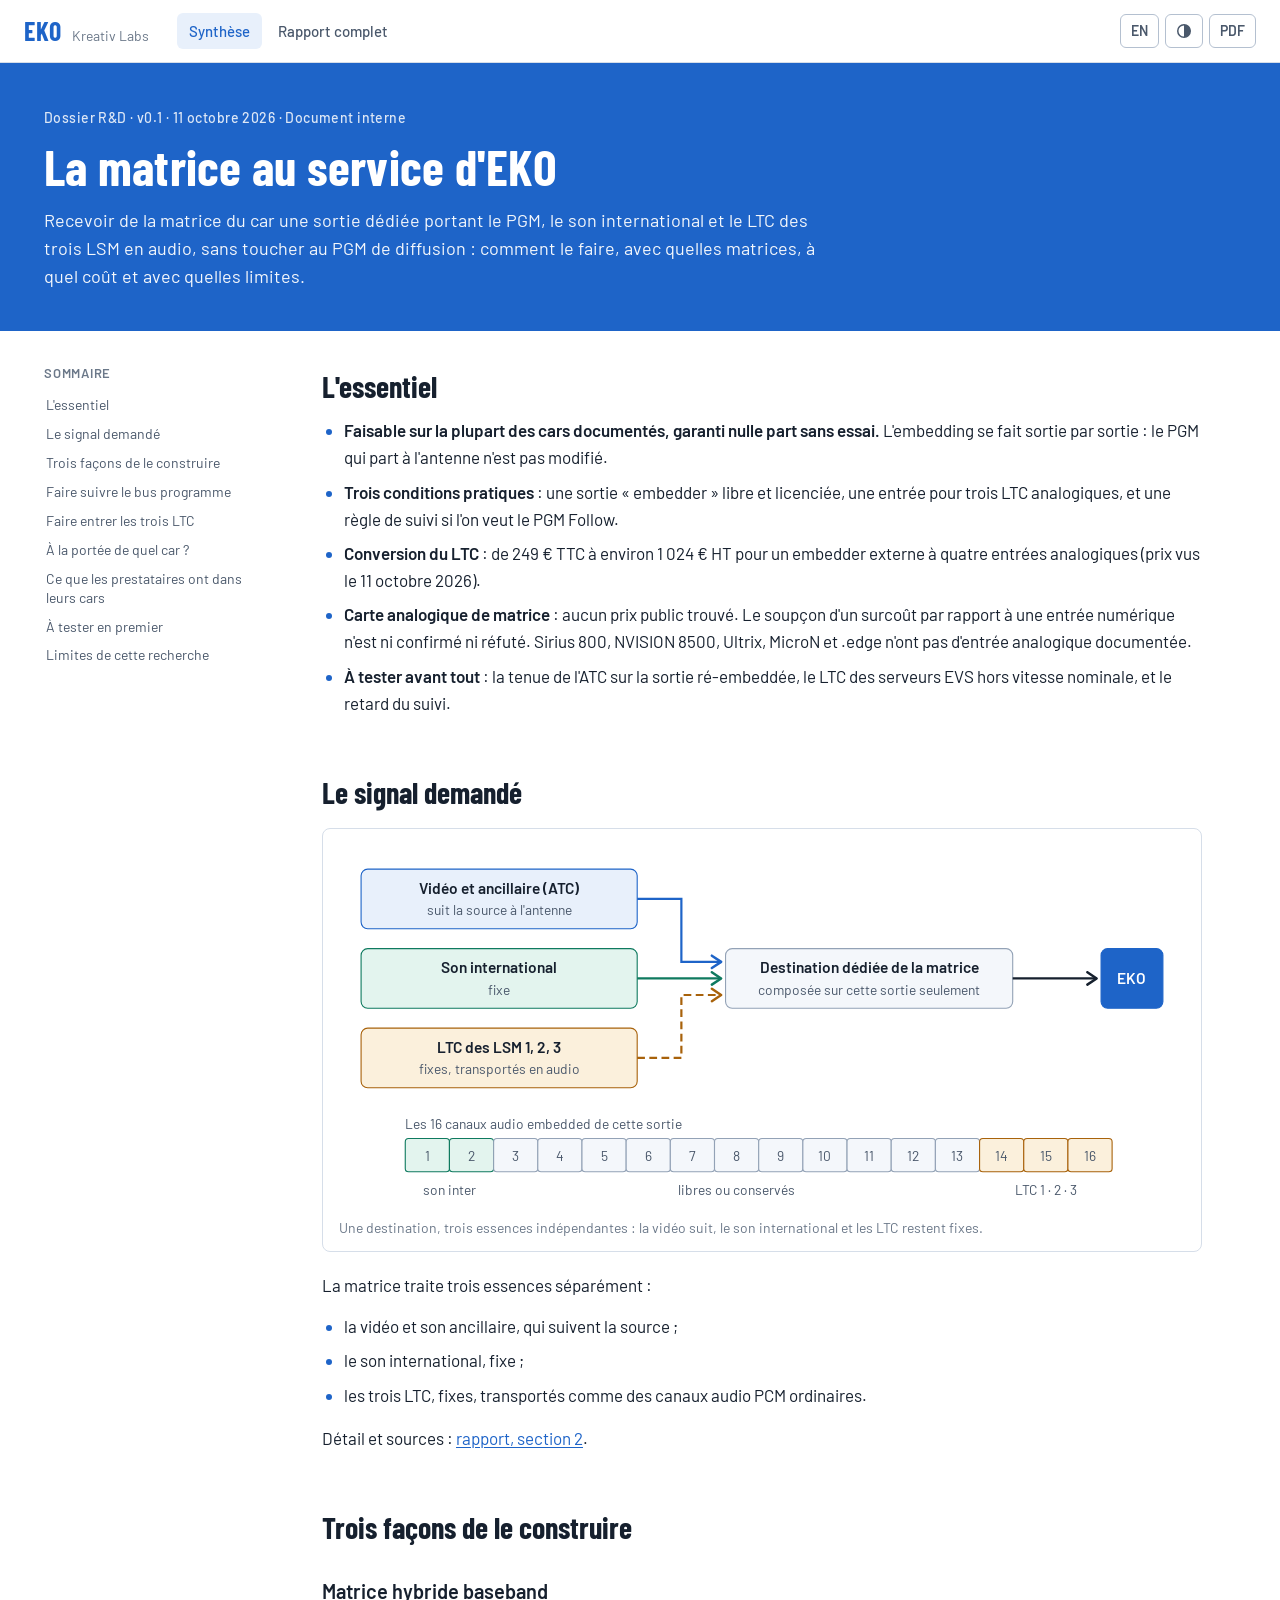
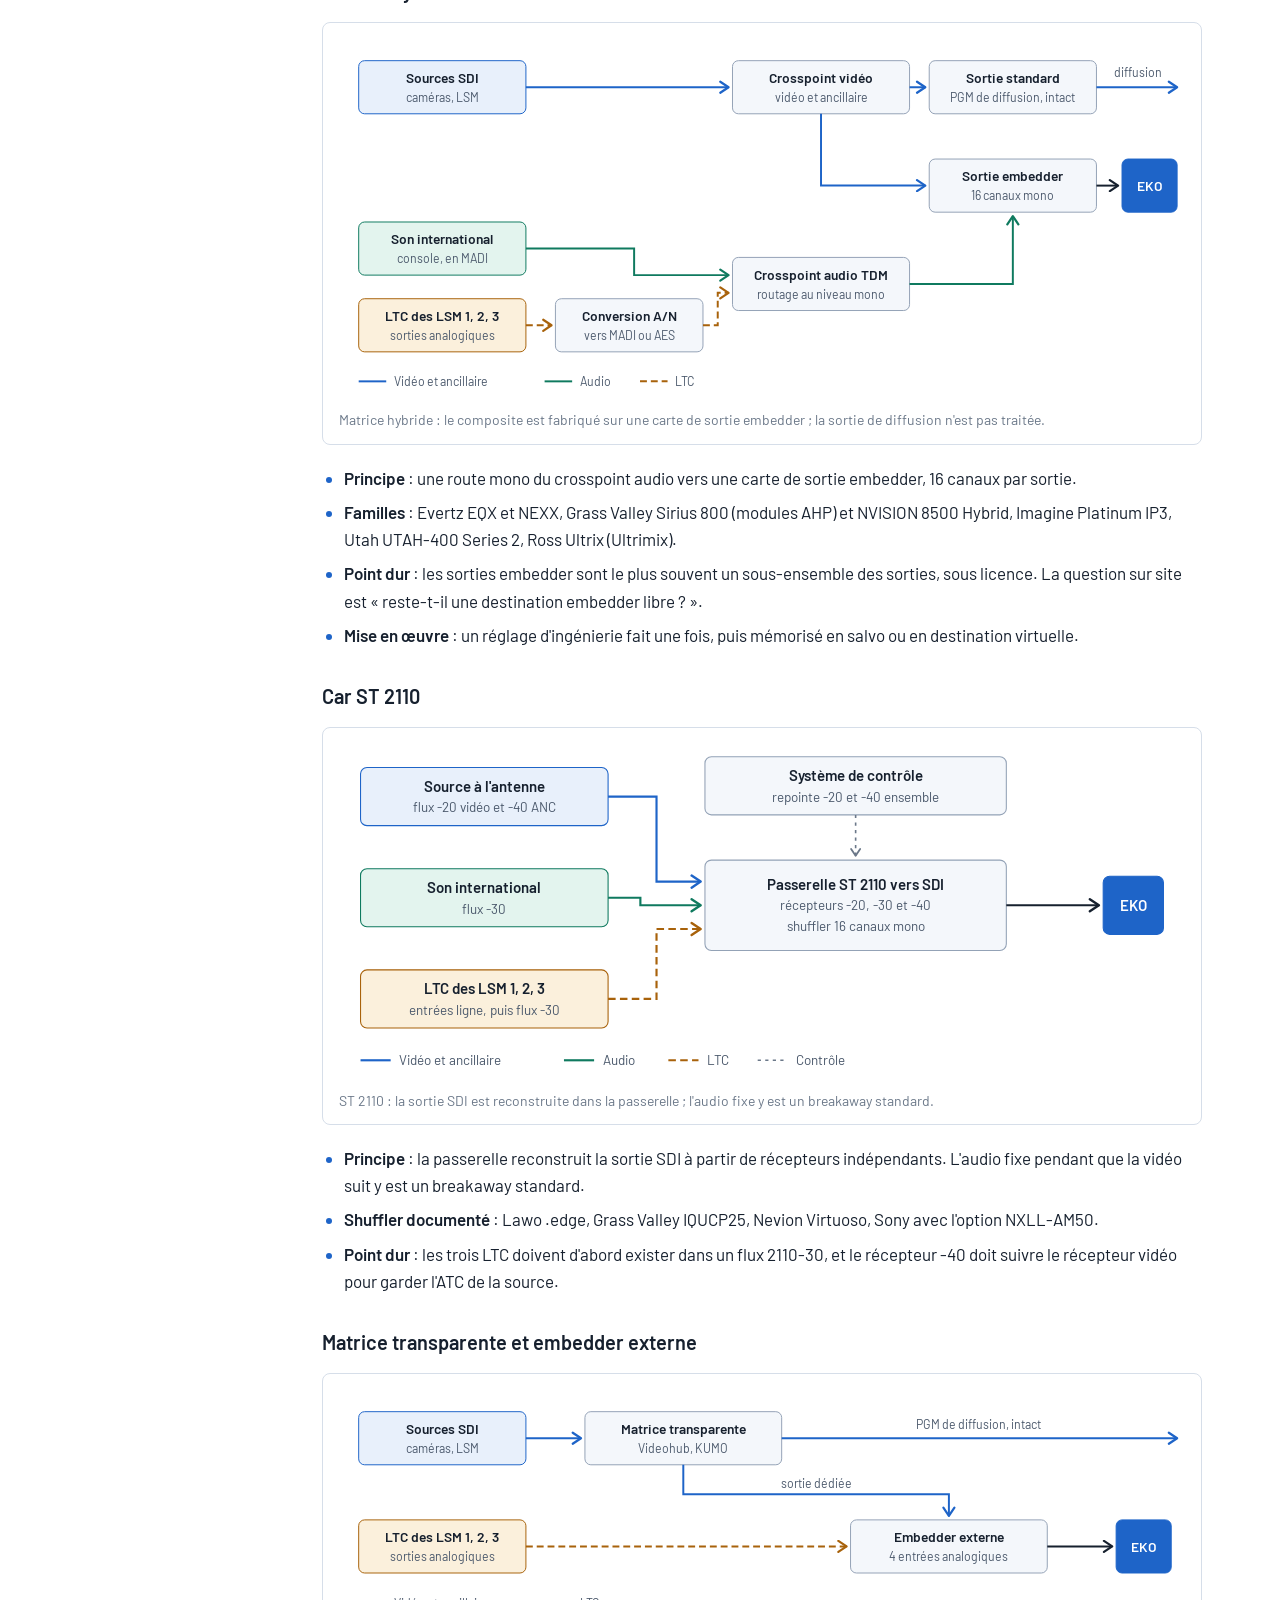
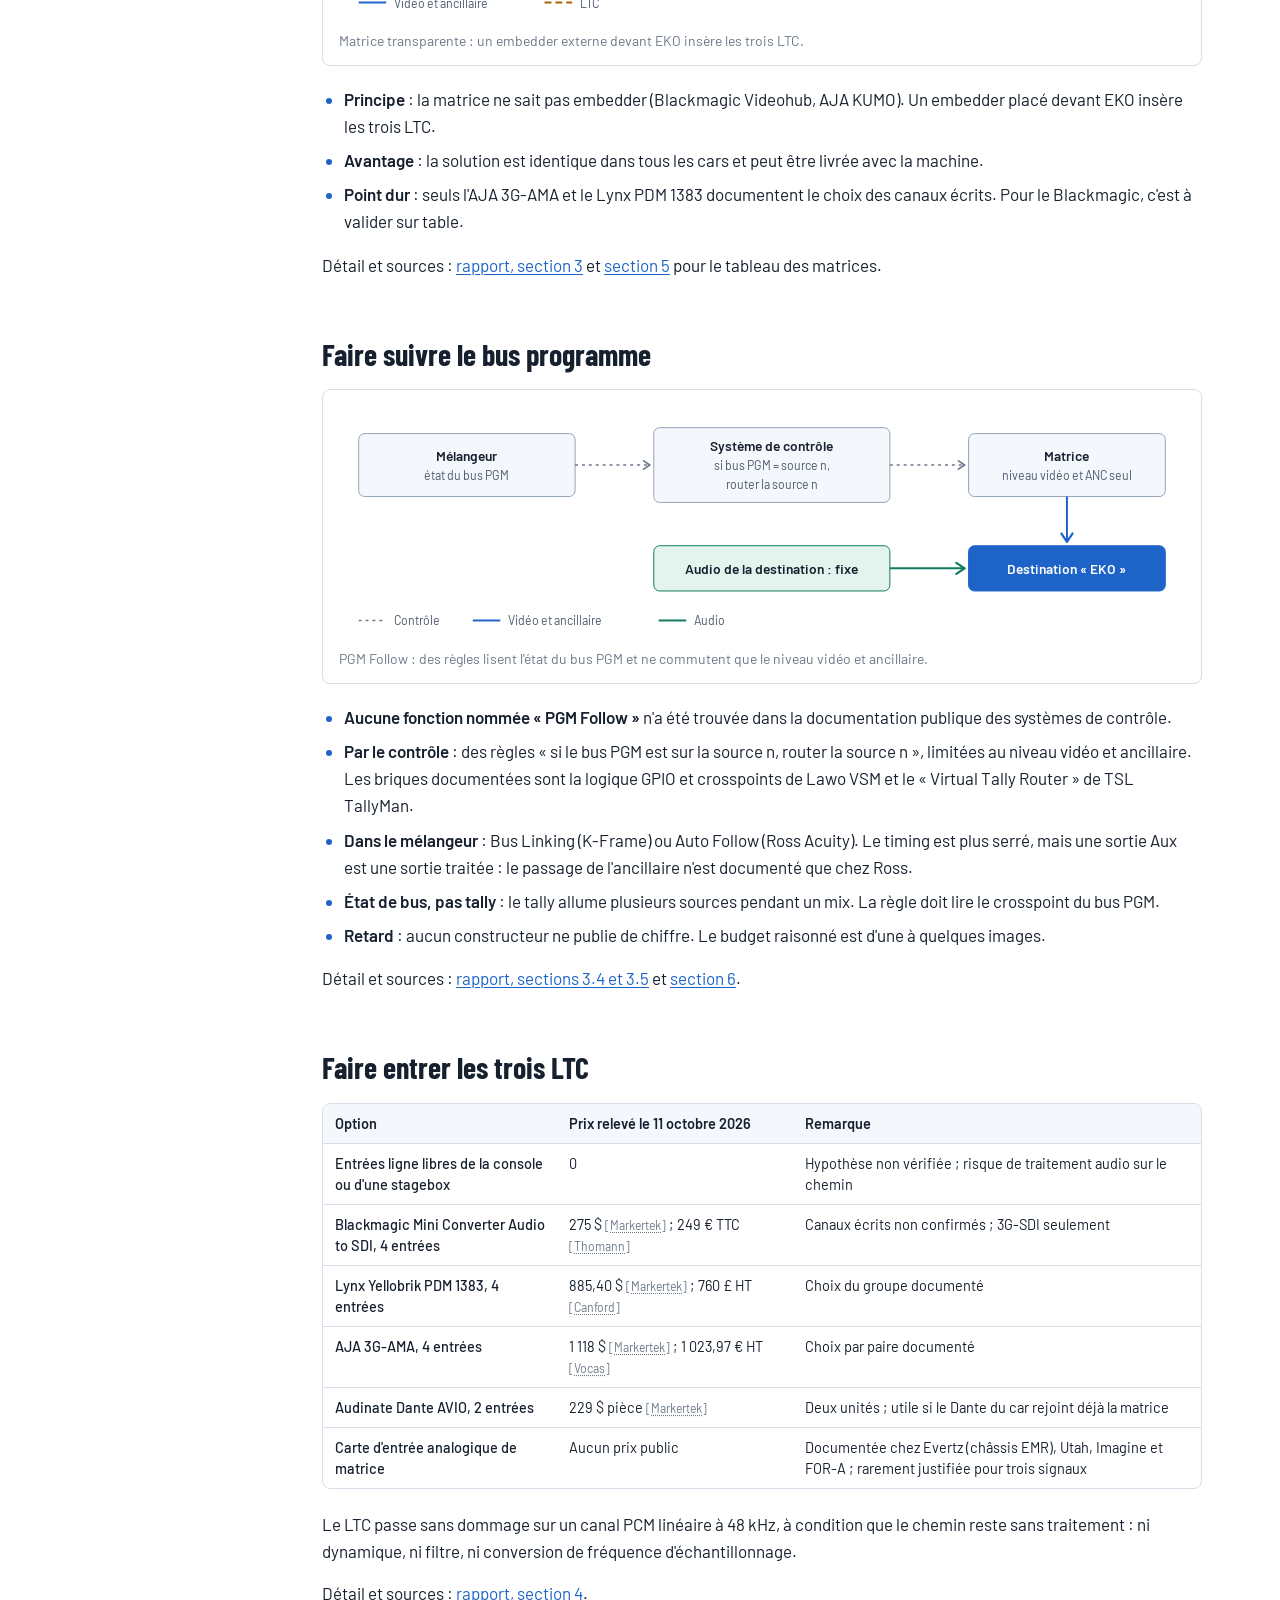
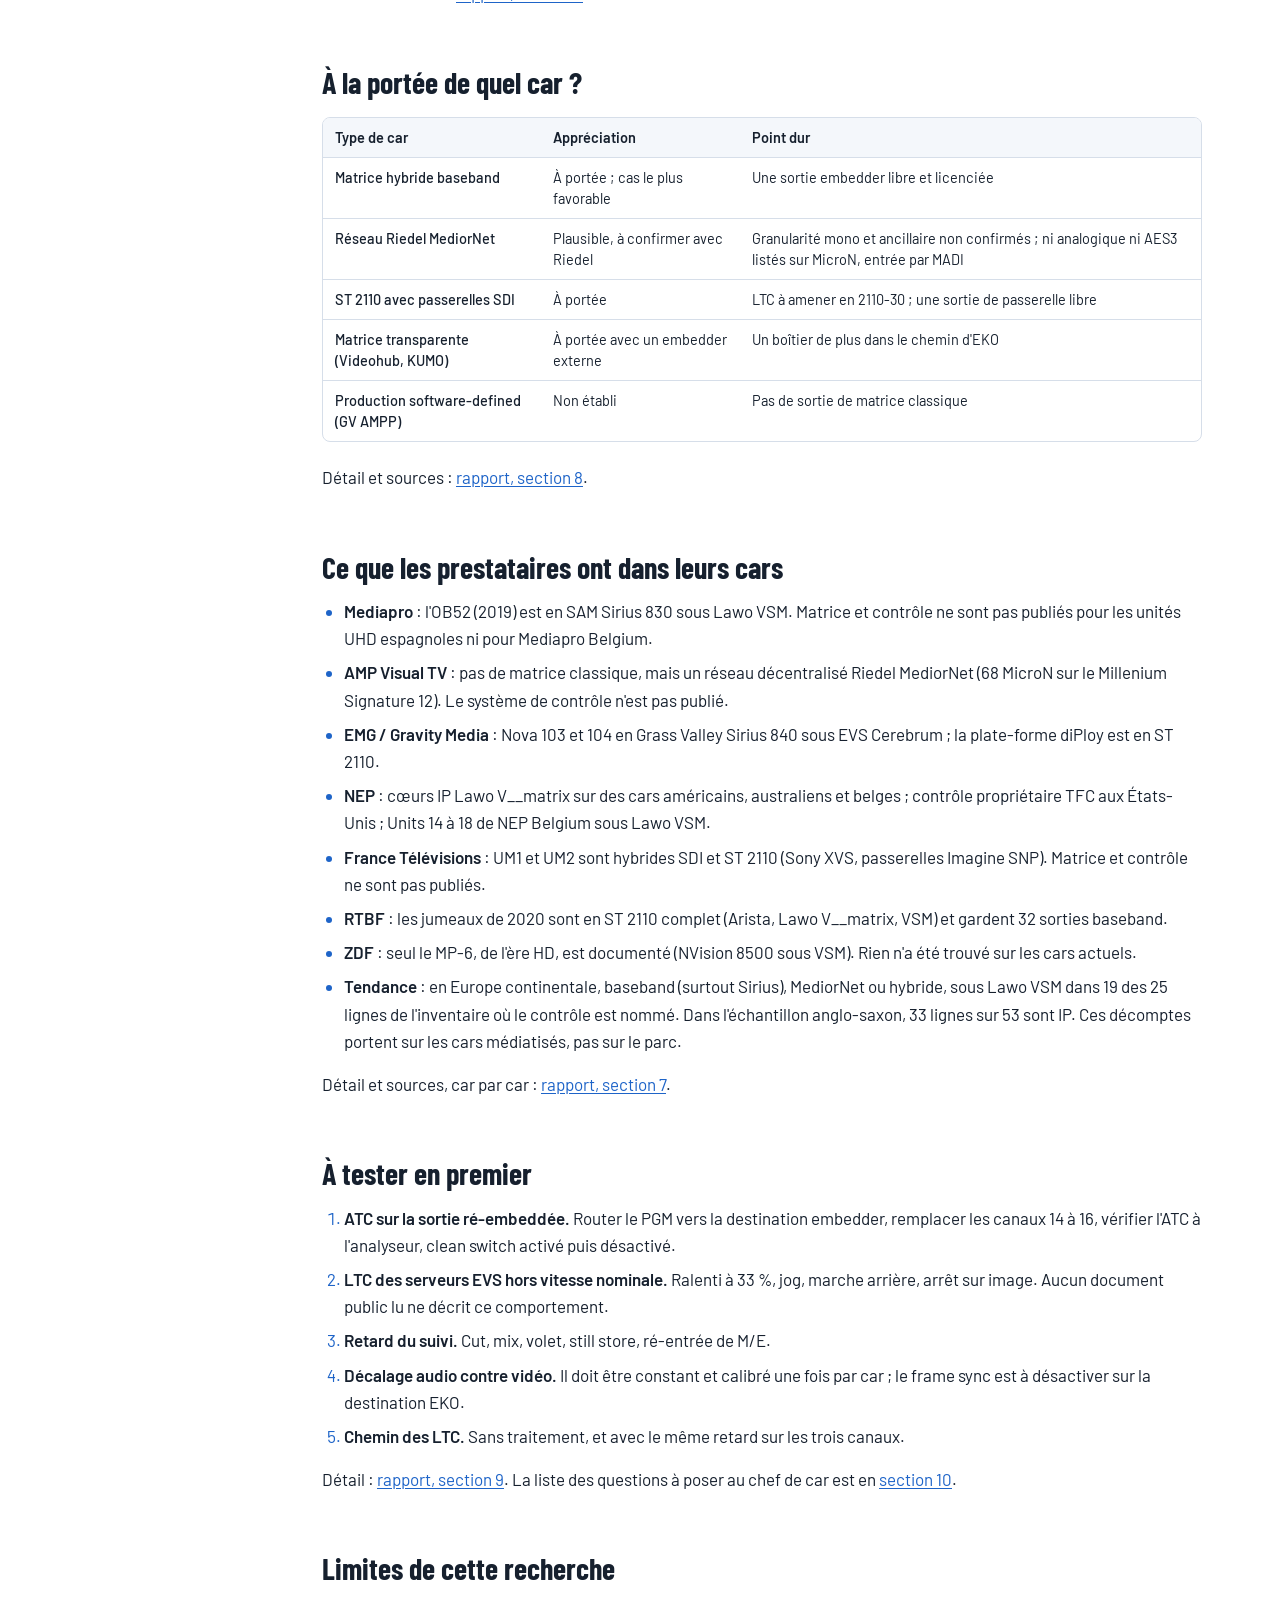
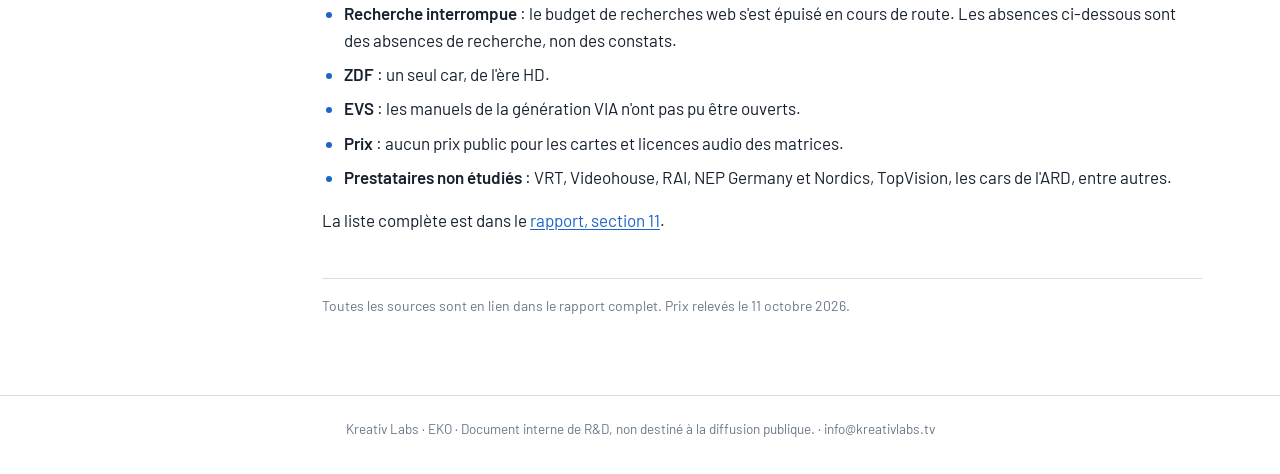
==== index.html @ 7c002ca4 "Dossier R&D EKO : la matrice au service du PGM Follow (v0.1) Synthèse et rapport complet sourcé, en " ====
<!doctype html>
<html lang="fr" data-theme="light">
<head>
<meta charset="utf-8">
<meta name="viewport" content="width=device-width, initial-scale=1">
<title>EKO Matrice Follow</title>
<meta name="robots" content="noindex, nofollow">
<link rel="preconnect" href="https://fonts.googleapis.com">
<link rel="preconnect" href="https://fonts.gstatic.com" crossorigin>
<link rel="stylesheet" href="https://fonts.googleapis.com/css2?family=Barlow:wght@400;500;600;700&amp;family=Barlow+Condensed:wght@600;700&amp;display=swap">
<link rel="stylesheet" href="assets/style.css">
<script>try{var t=localStorage.getItem('eko-theme');if(t)document.documentElement.dataset.theme=t}catch(e){}</script>
</head>
<body>
<svg width="0" height="0" style="position:absolute" aria-hidden="true" focusable="false"><defs><marker id="ah-v" viewBox="0 0 10 10" refX="8" refY="5" markerWidth="7" markerHeight="7" orient="auto"><path class="ah v" d="M2 1L8 5L2 9"/></marker><marker id="ah-a" viewBox="0 0 10 10" refX="8" refY="5" markerWidth="7" markerHeight="7" orient="auto"><path class="ah a" d="M2 1L8 5L2 9"/></marker><marker id="ah-l" viewBox="0 0 10 10" refX="8" refY="5" markerWidth="7" markerHeight="7" orient="auto"><path class="ah l" d="M2 1L8 5L2 9"/></marker><marker id="ah-c" viewBox="0 0 10 10" refX="8" refY="5" markerWidth="7" markerHeight="7" orient="auto"><path class="ah c" d="M2 1L8 5L2 9"/></marker><marker id="ah-n" viewBox="0 0 10 10" refX="8" refY="5" markerWidth="7" markerHeight="7" orient="auto"><path class="ah n" d="M2 1L8 5L2 9"/></marker></defs></svg>
<div class="page summary">
<header class="top">
  <a class="brand" href="index.html"><span class="brand-eko">EKO</span><span class="brand-sub">Kreativ Labs</span></a>
  <nav class="pages"><a href="index.html" aria-current="page">Synthèse</a><a href="rapport.html">Rapport complet</a></nav>
  <div class="tools">
    <a class="tool lang" href="en/index.html" hreflang="en" title="English">EN</a>
    <button class="tool" id="theme" type="button" title="Thème clair ou sombre" aria-label="Thème clair ou sombre"><svg aria-hidden="true" width="16" height="16" viewBox="0 0 16 16"><circle cx="8" cy="8" r="6.25" fill="none" stroke="currentColor" stroke-width="1.5"/><path d="M8 1.75a6.25 6.25 0 0 1 0 12.5z" fill="currentColor"/></svg></button>
    <button class="tool" id="print" type="button" title="Imprimer ou enregistrer en PDF" aria-label="Imprimer ou enregistrer en PDF">PDF</button>
  </div>
</header>
<section class="hero">
  <div class="hero-in">
    <p class="eyebrow">Dossier R&D · v0.1 · 11 octobre 2026 · Document interne</p>
    <h1>La matrice au service d'EKO</h1>
    <p class="lede">Recevoir de la matrice du car une sortie dédiée portant le PGM, le son international et le LTC des trois LSM en audio, sans toucher au PGM de diffusion : comment le faire, avec quelles matrices, à quel coût et avec quelles limites.</p>
  </div>
</section>
<div class="layout">
  <nav class="toc" aria-label="Sommaire">
    <p class="toc-title">Sommaire</p>
    <a class="l2" href="#p1">L&#x27;essentiel</a>
    <a class="l2" href="#p2">Le signal demandé</a>
    <a class="l2" href="#p3">Trois façons de le construire</a>
    <a class="l2" href="#p4">Faire suivre le bus programme</a>
    <a class="l2" href="#p5">Faire entrer les trois LTC</a>
    <a class="l2" href="#p6">À la portée de quel car ?</a>
    <a class="l2" href="#p7">Ce que les prestataires ont dans leurs cars</a>
    <a class="l2" href="#p8">À tester en premier</a>
    <a class="l2" href="#p9">Limites de cette recherche</a>
  </nav>
  <main>

<h2 id="p1">L'essentiel</h2>
<ul>
<li><strong>Faisable sur la plupart des cars documentés, garanti nulle part sans essai.</strong> L'embedding se fait sortie par sortie : le PGM qui part à l'antenne n'est pas modifié.</li>
<li><strong>Trois conditions pratiques</strong> : une sortie « embedder » libre et licenciée, une entrée pour trois LTC analogiques, et une règle de suivi si l'on veut le PGM Follow.</li>
<li><strong>Conversion du LTC</strong> : de 249 € TTC à environ 1 024 € HT pour un embedder externe à quatre entrées analogiques (prix vus le 11 octobre 2026).</li>
<li><strong>Carte analogique de matrice</strong> : aucun prix public trouvé. Le soupçon d'un surcoût par rapport à une entrée numérique n'est ni confirmé ni réfuté. Sirius 800, NVISION 8500, Ultrix, MicroN et .edge n'ont pas d'entrée analogique documentée.</li>
<li><strong>À tester avant tout</strong> : la tenue de l'ATC sur la sortie ré-embeddée, le LTC des serveurs EVS hors vitesse nominale, et le retard du suivi.</li>
</ul>
<h2 id="p2">Le signal demandé</h2>
<figure class="dg-fig"><svg class="dg" viewBox="0 0 766 326" role="img"><title>Le signal demandé par EKO</title><desc>Une destination dédiée de la matrice réunit la vidéo et son ancillaire, le son international et les LTC des trois LSM sur les canaux 14, 15 et 16.</desc><rect class="bx v" x="20" y="20" width="250" height="54" rx="6"/><text class="t v" x="145.0" y="37.0">Vidéo et ancillaire (ATC)</text><text class="s v" x="145.0" y="57.0">suit la source à l&#x27;antenne</text><rect class="bx a" x="20" y="92" width="250" height="54" rx="6"/><text class="t a" x="145.0" y="109.0">Son international</text><text class="s a" x="145.0" y="129.0">fixe</text><rect class="bx l" x="20" y="164" width="250" height="54" rx="6"/><text class="t l" x="145.0" y="181.0">LTC des LSM 1, 2, 3</text><text class="s l" x="145.0" y="201.0">fixes, transportés en audio</text><rect class="bx " x="350" y="92" width="260" height="54" rx="6"/><text class="t " x="480.0" y="109.0">Destination dédiée de la matrice</text><text class="s " x="480.0" y="129.0">composée sur cette sortie seulement</text><rect class="bx eko" x="690" y="92" width="56" height="54" rx="6"/><text class="t eko" x="718.0" y="119.0">EKO</text><path class="ln v" d="M270 47 H310 V104 H346" marker-end="url(#ah-v)"/><path class="ln a" d="M270 119 H346" marker-end="url(#ah-a)"/><path class="ln l" d="M270 191 H310 V134 H346" marker-end="url(#ah-l)"/><path class="ln n" d="M610 119 H686" marker-end="url(#ah-n)"/><text class="s lb" x="60" y="250" style="text-anchor:start">Les 16 canaux audio embedded de cette sortie</text><rect class="bx cell a" x="60" y="264" width="40" height="30" rx="3"/><text class="s a" x="80" y="279">1</text><rect class="bx cell a" x="100" y="264" width="40" height="30" rx="3"/><text class="s a" x="120" y="279">2</text><rect class="bx cell " x="140" y="264" width="40" height="30" rx="3"/><text class="s " x="160" y="279">3</text><rect class="bx cell " x="180" y="264" width="40" height="30" rx="3"/><text class="s " x="200" y="279">4</text><rect class="bx cell " x="220" y="264" width="40" height="30" rx="3"/><text class="s " x="240" y="279">5</text><rect class="bx cell " x="260" y="264" width="40" height="30" rx="3"/><text class="s " x="280" y="279">6</text><rect class="bx cell " x="300" y="264" width="40" height="30" rx="3"/><text class="s " x="320" y="279">7</text><rect class="bx cell " x="340" y="264" width="40" height="30" rx="3"/><text class="s " x="360" y="279">8</text><rect class="bx cell " x="380" y="264" width="40" height="30" rx="3"/><text class="s " x="400" y="279">9</text><rect class="bx cell " x="420" y="264" width="40" height="30" rx="3"/><text class="s " x="440" y="279">10</text><rect class="bx cell " x="460" y="264" width="40" height="30" rx="3"/><text class="s " x="480" y="279">11</text><rect class="bx cell " x="500" y="264" width="40" height="30" rx="3"/><text class="s " x="520" y="279">12</text><rect class="bx cell " x="540" y="264" width="40" height="30" rx="3"/><text class="s " x="560" y="279">13</text><rect class="bx cell l" x="580" y="264" width="40" height="30" rx="3"/><text class="s l" x="600" y="279">14</text><rect class="bx cell l" x="620" y="264" width="40" height="30" rx="3"/><text class="s l" x="640" y="279">15</text><rect class="bx cell l" x="660" y="264" width="40" height="30" rx="3"/><text class="s l" x="680" y="279">16</text><text class="s lb" x="100" y="310" style="text-anchor:middle">son inter</text><text class="s lb" x="360" y="310" style="text-anchor:middle">libres ou conservés</text><text class="s lb" x="640" y="310" style="text-anchor:middle">LTC 1 · 2 · 3</text></svg><figcaption>Une destination, trois essences indépendantes : la vidéo suit, le son international et les LTC restent fixes.</figcaption></figure>
<p>La matrice traite trois essences séparément :</p>
<ul>
<li>la vidéo et son ancillaire, qui suivent la source ;</li>
<li>le son international, fixe ;</li>
<li>les trois LTC, fixes, transportés comme des canaux audio PCM ordinaires.</li>
</ul>
<p>Détail et sources : <a href="rapport.html#s2">rapport, section 2</a>.</p>
<h2 id="p3">Trois façons de le construire</h2>
<h3>Matrice hybride baseband</h3>
<figure class="dg-fig"><svg class="dg" viewBox="0 0 860 364" role="img"><title>Matrice hybride baseband</title><desc>Le crosspoint audio route le son international et les trois LTC, convertis en numérique, vers une carte de sortie embedder. Le PGM de diffusion sort par une sortie standard, sans traitement.</desc><rect class="bx v" x="20" y="20" width="170" height="54" rx="6"/><text class="t v" x="105.0" y="37.0">Sources SDI</text><text class="s v" x="105.0" y="57.0">caméras, LSM</text><rect class="bx " x="400" y="20" width="180" height="54" rx="6"/><text class="t " x="490.0" y="37.0">Crosspoint vidéo</text><text class="s " x="490.0" y="57.0">vidéo et ancillaire</text><rect class="bx " x="600" y="20" width="170" height="54" rx="6"/><text class="t " x="685.0" y="37.0">Sortie standard</text><text class="s " x="685.0" y="57.0">PGM de diffusion, intact</text><rect class="bx " x="600" y="120" width="170" height="54" rx="6"/><text class="t " x="685.0" y="137.0">Sortie embedder</text><text class="s " x="685.0" y="157.0">16 canaux mono</text><rect class="bx eko" x="796" y="120" width="56" height="54" rx="6"/><text class="t eko" x="824.0" y="147.0">EKO</text><rect class="bx " x="400" y="220" width="180" height="54" rx="6"/><text class="t " x="490.0" y="237.0">Crosspoint audio TDM</text><text class="s " x="490.0" y="257.0">routage au niveau mono</text><rect class="bx a" x="20" y="184" width="170" height="54" rx="6"/><text class="t a" x="105.0" y="201.0">Son international</text><text class="s a" x="105.0" y="221.0">console, en MADI</text><rect class="bx l" x="20" y="262" width="170" height="54" rx="6"/><text class="t l" x="105.0" y="279.0">LTC des LSM 1, 2, 3</text><text class="s l" x="105.0" y="299.0">sorties analogiques</text><rect class="bx " x="220" y="262" width="150" height="54" rx="6"/><text class="t " x="295.0" y="279.0">Conversion A/N</text><text class="s " x="295.0" y="299.0">vers MADI ou AES</text><path class="ln v" d="M190 47 H396" marker-end="url(#ah-v)"/><path class="ln v" d="M580 47 H596" marker-end="url(#ah-v)"/><path class="ln v" d="M490 74 V147 H596" marker-end="url(#ah-v)"/><path class="ln n" d="M770 147 H792" marker-end="url(#ah-n)"/><path class="ln v" d="M770 47 H852" marker-end="url(#ah-v)"/><text class="s lb" x="812" y="32" style="text-anchor:middle">diffusion</text><path class="ln a" d="M190 211 H300 V238 H396" marker-end="url(#ah-a)"/><path class="ln l" d="M190 289 H216" marker-end="url(#ah-l)"/><path class="ln l" d="M370 289 H385 V256 H396" marker-end="url(#ah-l)"/><path class="ln a" d="M580 247 H685 V178" marker-end="url(#ah-a)"/><path class="ln v" d="M20 346 H48"/><text class="s lb" x="56" y="346" style="text-anchor:start">Vidéo et ancillaire</text><path class="ln a" d="M209 346 H237"/><text class="s lb" x="245" y="346" style="text-anchor:start">Audio</text><path class="ln l" d="M306 346 H334"/><text class="s lb" x="342" y="346" style="text-anchor:start">LTC</text></svg><figcaption>Matrice hybride : le composite est fabriqué sur une carte de sortie embedder ; la sortie de diffusion n&#x27;est pas traitée.</figcaption></figure>
<ul>
<li><strong>Principe</strong> : une route mono du crosspoint audio vers une carte de sortie embedder, 16 canaux par sortie.</li>
<li><strong>Familles</strong> : Evertz EQX et NEXX, Grass Valley Sirius 800 (modules AHP) et NVISION 8500 Hybrid, Imagine Platinum IP3, Utah UTAH-400 Series 2, Ross Ultrix (Ultrimix).</li>
<li><strong>Point dur</strong> : les sorties embedder sont le plus souvent un sous-ensemble des sorties, sous licence. La question sur site est « reste-t-il une destination embedder libre ? ».</li>
<li><strong>Mise en œuvre</strong> : un réglage d'ingénierie fait une fois, puis mémorisé en salvo ou en destination virtuelle.</li>
</ul>
<h3>Car ST 2110</h3>
<figure class="dg-fig"><svg class="dg" viewBox="0 0 786 310" role="img"><title>Car ST 2110</title><desc>La passerelle reconstruit la sortie SDI à partir de récepteurs indépendants. Le contrôle repointe la vidéo et l&#x27;ancillaire ; le shuffler audio reste fixe sur le son international et les trois LTC.</desc><rect class="bx v" x="20" y="20" width="230" height="54" rx="6"/><text class="t v" x="135.0" y="37.0">Source à l&#x27;antenne</text><text class="s v" x="135.0" y="57.0">flux -20 vidéo et -40 ANC</text><rect class="bx a" x="20" y="114" width="230" height="54" rx="6"/><text class="t a" x="135.0" y="131.0">Son international</text><text class="s a" x="135.0" y="151.0">flux -30</text><rect class="bx l" x="20" y="208" width="230" height="54" rx="6"/><text class="t l" x="135.0" y="225.0">LTC des LSM 1, 2, 3</text><text class="s l" x="135.0" y="245.0">entrées ligne, puis flux -30</text><rect class="bx " x="340" y="10" width="280" height="54" rx="6"/><text class="t " x="480.0" y="27.0">Système de contrôle</text><text class="s " x="480.0" y="47.0">repointe -20 et -40 ensemble</text><rect class="bx " x="340" y="106" width="280" height="84" rx="6"/><text class="t " x="480.0" y="128.0">Passerelle ST 2110 vers SDI</text><text class="s " x="480.0" y="148.0">récepteurs -20, -30 et -40</text><text class="s " x="480.0" y="167.0">shuffler 16 canaux mono</text><rect class="bx eko" x="710" y="121" width="56" height="54" rx="6"/><text class="t eko" x="738.0" y="148.0">EKO</text><path class="ln v" d="M250 47 H295 V126 H336" marker-end="url(#ah-v)"/><path class="ln a" d="M250 141 H280 V148 H336" marker-end="url(#ah-a)"/><path class="ln l" d="M250 235 H295 V170 H336" marker-end="url(#ah-l)"/><path class="ln c" d="M480 64 V102" marker-end="url(#ah-c)"/><path class="ln n" d="M620 148 H706" marker-end="url(#ah-n)"/><path class="ln v" d="M20 292 H48"/><text class="s lb" x="56" y="292" style="text-anchor:start">Vidéo et ancillaire</text><path class="ln a" d="M209 292 H237"/><text class="s lb" x="245" y="292" style="text-anchor:start">Audio</text><path class="ln l" d="M306 292 H334"/><text class="s lb" x="342" y="292" style="text-anchor:start">LTC</text><path class="ln c" d="M389 292 H417"/><text class="s lb" x="425" y="292" style="text-anchor:start">Contrôle</text></svg><figcaption>ST 2110 : la sortie SDI est reconstruite dans la passerelle ; l&#x27;audio fixe y est un breakaway standard.</figcaption></figure>
<ul>
<li><strong>Principe</strong> : la passerelle reconstruit la sortie SDI à partir de récepteurs indépendants. L'audio fixe pendant que la vidéo suit y est un breakaway standard.</li>
<li><strong>Shuffler documenté</strong> : Lawo .edge, Grass Valley IQUCP25, Nevion Virtuoso, Sony avec l'option NXLL-AM50.</li>
<li><strong>Point dur</strong> : les trois LTC doivent d'abord exister dans un flux 2110-30, et le récepteur -40 doit suivre le récepteur vidéo pour garder l'ATC de la source.</li>
</ul>
<h3>Matrice transparente et embedder externe</h3>
<figure class="dg-fig"><svg class="dg" viewBox="0 0 860 232" role="img"><title>Matrice transparente et embedder externe</title><desc>La matrice route sans traitement. Un embedder externe, placé entre la sortie dédiée et EKO, insère les trois LTC. Le PGM de diffusion n&#x27;est pas concerné.</desc><rect class="bx v" x="20" y="20" width="170" height="54" rx="6"/><text class="t v" x="105.0" y="37.0">Sources SDI</text><text class="s v" x="105.0" y="57.0">caméras, LSM</text><rect class="bx " x="250" y="20" width="200" height="54" rx="6"/><text class="t " x="350.0" y="37.0">Matrice transparente</text><text class="s " x="350.0" y="57.0">Videohub, KUMO</text><rect class="bx l" x="20" y="130" width="170" height="54" rx="6"/><text class="t l" x="105.0" y="147.0">LTC des LSM 1, 2, 3</text><text class="s l" x="105.0" y="167.0">sorties analogiques</text><rect class="bx " x="520" y="130" width="200" height="54" rx="6"/><text class="t " x="620.0" y="147.0">Embedder externe</text><text class="s " x="620.0" y="167.0">4 entrées analogiques</text><rect class="bx eko" x="790" y="130" width="56" height="54" rx="6"/><text class="t eko" x="818.0" y="157.0">EKO</text><path class="ln v" d="M190 47 H246" marker-end="url(#ah-v)"/><path class="ln v" d="M450 47 H852" marker-end="url(#ah-v)"/><text class="s lb" x="650" y="33" style="text-anchor:middle">PGM de diffusion, intact</text><path class="ln v" d="M350 74 V104 H620 V126" marker-end="url(#ah-v)"/><text class="s lb" x="485" y="92" style="text-anchor:middle">sortie dédiée</text><path class="ln l" d="M190 157 H516" marker-end="url(#ah-l)"/><path class="ln n" d="M720 157 H786" marker-end="url(#ah-n)"/><path class="ln v" d="M20 214 H48"/><text class="s lb" x="56" y="214" style="text-anchor:start">Vidéo et ancillaire</text><path class="ln l" d="M209 214 H237"/><text class="s lb" x="245" y="214" style="text-anchor:start">LTC</text></svg><figcaption>Matrice transparente : un embedder externe devant EKO insère les trois LTC.</figcaption></figure>
<ul>
<li><strong>Principe</strong> : la matrice ne sait pas embedder (Blackmagic Videohub, AJA KUMO). Un embedder placé devant EKO insère les trois LTC.</li>
<li><strong>Avantage</strong> : la solution est identique dans tous les cars et peut être livrée avec la machine.</li>
<li><strong>Point dur</strong> : seuls l'AJA 3G-AMA et le Lynx PDM 1383 documentent le choix des canaux écrits. Pour le Blackmagic, c'est à valider sur table.</li>
</ul>
<p>Détail et sources : <a href="rapport.html#s3">rapport, section 3</a> et <a href="rapport.html#s5">section 5</a> pour le tableau des matrices.</p>
<h2 id="p4">Faire suivre le bus programme</h2>
<figure class="dg-fig"><svg class="dg" viewBox="0 0 860 234" role="img"><title>Suivi du bus programme par le système de contrôle</title><desc>Le système de contrôle lit l&#x27;état du bus PGM du mélangeur et commande la matrice sur le seul niveau vidéo et ancillaire. L&#x27;audio de la destination reste fixe.</desc><rect class="bx " x="20" y="26" width="220" height="64" rx="6"/><text class="t " x="130.0" y="48.0">Mélangeur</text><text class="s " x="130.0" y="68.0">état du bus PGM</text><rect class="bx " x="320" y="20" width="240" height="76" rx="6"/><text class="t " x="440.0" y="38.0">Système de contrôle</text><text class="s " x="440.0" y="58.0">si bus PGM = source n,</text><text class="s " x="440.0" y="77.0">router la source n</text><rect class="bx " x="640" y="26" width="200" height="64" rx="6"/><text class="t " x="740.0" y="48.0">Matrice</text><text class="s " x="740.0" y="68.0">niveau vidéo et ANC seul</text><rect class="bx eko" x="640" y="140" width="200" height="46" rx="6"/><text class="t eko" x="740.0" y="163.0">Destination « EKO »</text><rect class="bx a" x="320" y="140" width="240" height="46" rx="6"/><text class="t a" x="440.0" y="163.0">Audio de la destination : fixe</text><path class="ln c" d="M240 58 H316" marker-end="url(#ah-c)"/><path class="ln c" d="M560 58 H636" marker-end="url(#ah-c)"/><path class="ln v" d="M740 90 V136" marker-end="url(#ah-v)"/><path class="ln a" d="M560 163 H636" marker-end="url(#ah-a)"/><path class="ln c" d="M20 216 H48"/><text class="s lb" x="56" y="216" style="text-anchor:start">Contrôle</text><path class="ln v" d="M136 216 H164"/><text class="s lb" x="172" y="216" style="text-anchor:start">Vidéo et ancillaire</text><path class="ln a" d="M325 216 H353"/><text class="s lb" x="361" y="216" style="text-anchor:start">Audio</text></svg><figcaption>PGM Follow : des règles lisent l&#x27;état du bus PGM et ne commutent que le niveau vidéo et ancillaire.</figcaption></figure>
<ul>
<li><strong>Aucune fonction nommée « PGM Follow »</strong> n'a été trouvée dans la documentation publique des systèmes de contrôle.</li>
<li><strong>Par le contrôle</strong> : des règles « si le bus PGM est sur la source n, router la source n », limitées au niveau vidéo et ancillaire. Les briques documentées sont la logique GPIO et crosspoints de Lawo VSM et le « Virtual Tally Router » de TSL TallyMan.</li>
<li><strong>Dans le mélangeur</strong> : Bus Linking (K-Frame) ou Auto Follow (Ross Acuity). Le timing est plus serré, mais une sortie Aux est une sortie traitée : le passage de l'ancillaire n'est documenté que chez Ross.</li>
<li><strong>État de bus, pas tally</strong> : le tally allume plusieurs sources pendant un mix. La règle doit lire le crosspoint du bus PGM.</li>
<li><strong>Retard</strong> : aucun constructeur ne publie de chiffre. Le budget raisonné est d'une à quelques images.</li>
</ul>
<p>Détail et sources : <a href="rapport.html#s3-4">rapport, sections 3.4 et 3.5</a> et <a href="rapport.html#s6">section 6</a>.</p>
<h2 id="p5">Faire entrer les trois LTC</h2>
<div class="table-wrap"><table>
<thead>
<tr>
<th>Option</th>
<th>Prix relevé le 11 octobre 2026</th>
<th>Remarque</th>
</tr>
</thead>
<tbody>
<tr>
<td>Entrées ligne libres de la console ou d'une stagebox</td>
<td>0</td>
<td>Hypothèse non vérifiée ; risque de traitement audio sur le chemin</td>
</tr>
<tr>
<td>Blackmagic Mini Converter Audio to SDI, 4 entrées</td>
<td>275 $ <span class="cite"><a target="_blank" rel="noopener" href="https://www.markertek.com/product/bmd-convmcauds2/blackmagic-convmcauds2-mini-converter-audio-to-sdi-embedder">Markertek</a></span> ; 249 € TTC <span class="cite"><a target="_blank" rel="noopener" href="https://www.thomann.fr/blackmagic_design_mini_converter_audio_to_sdi.htm">Thomann</a></span></td>
<td>Canaux écrits non confirmés ; 3G-SDI seulement</td>
</tr>
<tr>
<td>Lynx Yellobrik PDM 1383, 4 entrées</td>
<td>885,40 $ <span class="cite"><a target="_blank" rel="noopener" href="https://www.markertek.com/product/lnx-pdm-1383/lynx-technik-yellobrik-pdm-1383-analog-audio-embedder-de-embedder">Markertek</a></span> ; 760 £ HT <span class="cite"><a target="_blank" rel="noopener" href="https://canford.co.uk/LYNX-YELLOBRIK-AUDIO-EMBEDDERS-AND-DE-EMBEDDERS">Canford</a></span></td>
<td>Choix du groupe documenté</td>
</tr>
<tr>
<td>AJA 3G-AMA, 4 entrées</td>
<td>1 118 $ <span class="cite"><a target="_blank" rel="noopener" href="https://www.markertek.com/product/aja-3g-ama/aja-3g-ama-3g-sdi-analog-audio-embedder-disembedder">Markertek</a></span> ; 1 023,97 € HT <span class="cite"><a target="_blank" rel="noopener" href="https://en.vocas.nl/aja-3g-ama-3g-sdi-analog-audio-embed-disembed.html">Vocas</a></span></td>
<td>Choix par paire documenté</td>
</tr>
<tr>
<td>Audinate Dante AVIO, 2 entrées</td>
<td>229 $ pièce <span class="cite"><a target="_blank" rel="noopener" href="https://www.markertek.com/product/adn-adpdai-au2x0/audinate-adp-dai-au-2x0-dante-avio-analog-input-adapter-with-rj45-and-2-xlr-female-2-channel-version">Markertek</a></span></td>
<td>Deux unités ; utile si le Dante du car rejoint déjà la matrice</td>
</tr>
<tr>
<td>Carte d'entrée analogique de matrice</td>
<td>Aucun prix public</td>
<td>Documentée chez Evertz (châssis EMR), Utah, Imagine et FOR-A ; rarement justifiée pour trois signaux</td>
</tr>
</tbody>
</table></div>
<p>Le LTC passe sans dommage sur un canal PCM linéaire à 48 kHz, à condition que le chemin reste sans traitement : ni dynamique, ni filtre, ni conversion de fréquence d'échantillonnage.</p>
<p>Détail et sources : <a href="rapport.html#s4">rapport, section 4</a>.</p>
<h2 id="p6">À la portée de quel car ?</h2>
<div class="table-wrap"><table>
<thead>
<tr>
<th>Type de car</th>
<th>Appréciation</th>
<th>Point dur</th>
</tr>
</thead>
<tbody>
<tr>
<td>Matrice hybride baseband</td>
<td>À portée ; cas le plus favorable</td>
<td>Une sortie embedder libre et licenciée</td>
</tr>
<tr>
<td>Réseau Riedel MediorNet</td>
<td>Plausible, à confirmer avec Riedel</td>
<td>Granularité mono et ancillaire non confirmés ; ni analogique ni AES3 listés sur MicroN, entrée par MADI</td>
</tr>
<tr>
<td>ST 2110 avec passerelles SDI</td>
<td>À portée</td>
<td>LTC à amener en 2110-30 ; une sortie de passerelle libre</td>
</tr>
<tr>
<td>Matrice transparente (Videohub, KUMO)</td>
<td>À portée avec un embedder externe</td>
<td>Un boîtier de plus dans le chemin d'EKO</td>
</tr>
<tr>
<td>Production software-defined (GV AMPP)</td>
<td>Non établi</td>
<td>Pas de sortie de matrice classique</td>
</tr>
</tbody>
</table></div>
<p>Détail et sources : <a href="rapport.html#s8">rapport, section 8</a>.</p>
<h2 id="p7">Ce que les prestataires ont dans leurs cars</h2>
<ul>
<li><strong>Mediapro</strong> : l'OB52 (2019) est en SAM Sirius 830 sous Lawo VSM. Matrice et contrôle ne sont pas publiés pour les unités UHD espagnoles ni pour Mediapro Belgium.</li>
<li><strong>AMP Visual TV</strong> : pas de matrice classique, mais un réseau décentralisé Riedel MediorNet (68 MicroN sur le Millenium Signature 12). Le système de contrôle n'est pas publié.</li>
<li><strong>EMG / Gravity Media</strong> : Nova 103 et 104 en Grass Valley Sirius 840 sous EVS Cerebrum ; la plate-forme diPloy est en ST 2110.</li>
<li><strong>NEP</strong> : cœurs IP Lawo V__matrix sur des cars américains, australiens et belges ; contrôle propriétaire TFC aux États-Unis ; Units 14 à 18 de NEP Belgium sous Lawo VSM.</li>
<li><strong>France Télévisions</strong> : UM1 et UM2 sont hybrides SDI et ST 2110 (Sony XVS, passerelles Imagine SNP). Matrice et contrôle ne sont pas publiés.</li>
<li><strong>RTBF</strong> : les jumeaux de 2020 sont en ST 2110 complet (Arista, Lawo V__matrix, VSM) et gardent 32 sorties baseband.</li>
<li><strong>ZDF</strong> : seul le MP-6, de l'ère HD, est documenté (NVision 8500 sous VSM). Rien n'a été trouvé sur les cars actuels.</li>
<li><strong>Tendance</strong> : en Europe continentale, baseband (surtout Sirius), MediorNet ou hybride, sous Lawo VSM dans 19 des 25 lignes de l'inventaire où le contrôle est nommé. Dans l'échantillon anglo-saxon, 33 lignes sur 53 sont IP. Ces décomptes portent sur les cars médiatisés, pas sur le parc.</li>
</ul>
<p>Détail et sources, car par car : <a href="rapport.html#s7">rapport, section 7</a>.</p>
<h2 id="p8">À tester en premier</h2>
<ol>
<li><strong>ATC sur la sortie ré-embeddée.</strong> Router le PGM vers la destination embedder, remplacer les canaux 14 à 16, vérifier l'ATC à l'analyseur, clean switch activé puis désactivé.</li>
<li><strong>LTC des serveurs EVS hors vitesse nominale.</strong> Ralenti à 33 %, jog, marche arrière, arrêt sur image. Aucun document public lu ne décrit ce comportement.</li>
<li><strong>Retard du suivi.</strong> Cut, mix, volet, still store, ré-entrée de M/E.</li>
<li><strong>Décalage audio contre vidéo.</strong> Il doit être constant et calibré une fois par car ; le frame sync est à désactiver sur la destination EKO.</li>
<li><strong>Chemin des LTC.</strong> Sans traitement, et avec le même retard sur les trois canaux.</li>
</ol>
<p>Détail : <a href="rapport.html#s9">rapport, section 9</a>. La liste des questions à poser au chef de car est en <a href="rapport.html#s10">section 10</a>.</p>
<h2 id="p9">Limites de cette recherche</h2>
<ul>
<li><strong>Recherche interrompue</strong> : le budget de recherches web s'est épuisé en cours de route. Les absences ci-dessous sont des absences de recherche, non des constats.</li>
<li><strong>ZDF</strong> : un seul car, de l'ère HD.</li>
<li><strong>EVS</strong> : les manuels de la génération VIA n'ont pas pu être ouverts.</li>
<li><strong>Prix</strong> : aucun prix public pour les cartes et licences audio des matrices.</li>
<li><strong>Prestataires non étudiés</strong> : VRT, Videohouse, RAI, NEP Germany et Nordics, TopVision, les cars de l'ARD, entre autres.</li>
</ul>
<p>La liste complète est dans le <a href="rapport.html#s11">rapport, section 11</a>.</p>
    <p class="note">Toutes les sources sont en lien dans le rapport complet. Prix relevés le 11 octobre 2026.</p>
  </main>
</div>
<footer class="foot">Kreativ Labs · EKO · Document interne de R&D, non destiné à la diffusion publique. · info@kreativlabs.tv</footer>
</div>
<script src="assets/site.js"></script>
</body>
</html>
---- assets/style.css ----
:root {
  --font: "Barlow", system-ui, -apple-system, "Segoe UI", Roboto, sans-serif;
  --font-cond: "Barlow Condensed", "Barlow", system-ui, sans-serif;
  --eko: #1E64C8;
  --eko-dark: #164C99;
  --bg: #ffffff;
  --bg-soft: #f4f7fb;
  --bg-tint: #e8f0fb;
  --text: #16202e;
  --text-soft: #4a586b;
  --text-mute: #6b7889;
  --line: #d6dee9;
  --line-strong: #b4c0d0;
  --link: #1E64C8;
  --hero-bg: #1E64C8;
  --hero-text: #ffffff;
  --dg-box: #f4f7fb;
  --dg-stroke: #93a2b6;
  --dg-text: #16202e;
  --dg-sub: #4a586b;
  --dg-v: #1E64C8;
  --dg-v-bg: #e8f0fb;
  --dg-a: #0f7a5f;
  --dg-a-bg: #e3f4ee;
  --dg-l: #a8620b;
  --dg-l-bg: #fbf0dc;
  --dg-c: #6b7889;
}
@media (prefers-color-scheme: dark) {
  :root:not([data-theme="light"]) {
    --bg: #0f1621;
    --bg-soft: #17202e;
    --bg-tint: #1b2a42;
    --text: #e8edf4;
    --text-soft: #b6c1d0;
    --text-mute: #8d9aac;
    --line: #2a3648;
    --line-strong: #3d4c62;
    --link: #7fb0f5;
    --hero-bg: #143f80;
    --hero-text: #ffffff;
    --dg-box: #17202e;
    --dg-stroke: #5d6c82;
    --dg-text: #e8edf4;
    --dg-sub: #b6c1d0;
    --dg-v: #7fb0f5;
    --dg-v-bg: #1b2a42;
    --dg-a: #5fd0ad;
    --dg-a-bg: #153229;
    --dg-l: #f0b458;
    --dg-l-bg: #3a2b12;
    --dg-c: #8d9aac;
    color-scheme: dark;
  }
}
:root[data-theme="dark"] {
  --bg: #0f1621;
  --bg-soft: #17202e;
  --bg-tint: #1b2a42;
  --text: #e8edf4;
  --text-soft: #b6c1d0;
  --text-mute: #8d9aac;
  --line: #2a3648;
  --line-strong: #3d4c62;
  --link: #7fb0f5;
  --hero-bg: #143f80;
  --hero-text: #ffffff;
  --dg-box: #17202e;
  --dg-stroke: #5d6c82;
  --dg-text: #e8edf4;
  --dg-sub: #b6c1d0;
  --dg-v: #7fb0f5;
  --dg-v-bg: #1b2a42;
  --dg-a: #5fd0ad;
  --dg-a-bg: #153229;
  --dg-l: #f0b458;
  --dg-l-bg: #3a2b12;
  --dg-c: #8d9aac;
  color-scheme: dark;
}

* { box-sizing: border-box; }
html { scroll-padding-top: 72px; }
@media (prefers-reduced-motion: no-preference) { html { scroll-behavior: smooth; } }
body {
  margin: 0;
  background: var(--bg);
  color: var(--text);
  font-family: var(--font);
  font-size: 17px;
  line-height: 1.6;
  -webkit-text-size-adjust: 100%;
}
a { color: var(--link); text-underline-offset: 2px; }
a:hover { text-decoration-thickness: 2px; }

/* Top bar */
.top {
  position: sticky; top: env(safe-area-inset-top, 0px); z-index: 10;
  display: flex; align-items: center; gap: 20px;
  padding: 10px 24px;
  background: var(--bg);
  border-bottom: 1px solid var(--line);
}
.brand { display: flex; align-items: baseline; gap: 10px; text-decoration: none; color: var(--text); }
.brand-eko { font-family: var(--font-cond); font-weight: 700; font-size: 26px; letter-spacing: .04em; color: var(--link); }
.brand-sub { font-size: 14px; color: var(--text-mute); }
.pages { display: flex; gap: 4px; margin-left: 8px; }
.pages a {
  padding: 6px 12px; border-radius: 6px;
  font-weight: 500; font-size: 15px; text-decoration: none; color: var(--text-soft);
}
.pages a:hover { background: var(--bg-soft); }
.pages a[aria-current="page"] { background: var(--bg-tint); color: var(--link); }
.tools { margin-left: auto; display: flex; gap: 6px; }
.tool {
  font: inherit; font-size: 14px; font-weight: 600;
  min-width: 38px; height: 34px; padding: 0 10px;
  display: inline-flex; align-items: center; justify-content: center;
  background: var(--bg); color: var(--text-soft);
  border: 1px solid var(--line-strong); border-radius: 6px;
  text-decoration: none; cursor: pointer;
}
.tool:hover { background: var(--bg-soft); color: var(--text); }
.tool:focus-visible, .pages a:focus-visible, .toc a:focus-visible, main a:focus-visible { outline: 2px solid var(--link); outline-offset: 2px; }

/* Hero */
.hero { background: var(--hero-bg); color: var(--hero-text); }
.hero-in { max-width: 1240px; margin: 0 auto; padding: 44px 24px 40px; }
.eyebrow { margin: 0 0 10px; font-size: 14px; font-weight: 500; letter-spacing: .03em; opacity: .85; }
.hero h1 {
  margin: 0 0 14px;
  font-family: var(--font-cond); font-weight: 700;
  font-size: clamp(32px, 5vw, 50px); line-height: 1.08; letter-spacing: .005em;
}
.lede { margin: 0; max-width: 78ch; font-size: 18px; line-height: 1.55; opacity: .95; }
.abstract { margin: 0 0 36px; padding: 18px 22px; background: var(--bg-soft); border-left: 3px solid var(--eko); border-radius: 0 8px 8px 0; }
.abstract p { margin: 0; font-size: 15.5px; }
.abstract .abstract-title { margin-bottom: 6px; font-weight: 600; font-size: 13px; letter-spacing: .06em; text-transform: uppercase; color: var(--text-mute); }
.hero a { color: #fff; }
.hero .cite { color: rgba(255,255,255,.8); }
.hero .cite a { color: rgba(255,255,255,.8); }

/* Layout */
.layout {
  max-width: 1240px; margin: 0 auto; padding: 32px 24px 64px;
  display: grid; grid-template-columns: 230px minmax(0, 1fr); gap: 48px;
}
.toc { position: sticky; top: 76px; align-self: start; max-height: calc(100vh - 96px); overflow-y: auto; font-size: 14px; }
.toc-title { margin: 0 0 8px; font-weight: 600; font-size: 13px; letter-spacing: .06em; text-transform: uppercase; color: var(--text-mute); }
.toc a {
  display: block; padding: 5px 10px; margin-left: -10px;
  border-left: 2px solid transparent;
  color: var(--text-soft); text-decoration: none; line-height: 1.35;
}
.toc a.l3 { padding-left: 22px; font-size: 13px; color: var(--text-mute); }
.toc a:hover { color: var(--text); }
.toc a.active { border-left-color: var(--eko); color: var(--link); font-weight: 500; }
main { min-width: 0; }
.summary main { max-width: 880px; }

/* Text */
h2 {
  margin: 52px 0 14px; padding-top: 6px; text-wrap: balance;
  font-family: var(--font-cond); font-weight: 700; font-size: 30px; line-height: 1.15;
}
main > h2:first-child { margin-top: 0; }
h3 { margin: 34px 0 10px; font-size: 20px; font-weight: 600; line-height: 1.3; }
p { margin: 0 0 14px; }
ul, ol { margin: 0 0 16px; padding-left: 22px; }
li { margin-bottom: 7px; }
li::marker { color: var(--eko); }
strong { font-weight: 600; }
.report main p, .report main li { font-size: 16px; }
.cite { font-size: .84em; color: var(--text-mute); }
.cite::before { content: "["; }
.cite::after { content: "]"; }
.cite a { color: var(--text-mute); text-decoration-style: dotted; }
.cite a:hover { color: var(--link); }
.note { margin-top: 44px; padding-top: 16px; border-top: 1px solid var(--line); font-size: 14px; color: var(--text-mute); }

/* Tables */
.table-wrap { overflow-x: auto; margin: 18px 0 22px; border: 1px solid var(--line); border-radius: 8px; }
table { width: 100%; border-collapse: collapse; font-size: 14.5px; line-height: 1.45; }
th, td { padding: 9px 12px; text-align: left; vertical-align: top; border-bottom: 1px solid var(--line); }
th { background: var(--bg-soft); font-weight: 600; white-space: nowrap; }
tr:last-child td { border-bottom: 0; }
td:first-child { font-weight: 500; }
.report table { font-size: 13.5px; }
.report table:has(th:nth-child(5)) { min-width: 1100px; }
.report table:has(th:nth-child(8)) { min-width: 1500px; }
.report td:first-child { min-width: 150px; }

/* Diagrams */
.dg-fig { margin: 18px 0 20px; padding: 18px 16px 12px; background: var(--bg); border: 1px solid var(--line); border-radius: 8px; }
.dg-fig { overflow-x: auto; }
.dg { display: block; width: 100%; min-width: 660px; height: auto; }
.dg-fig figcaption { margin-top: 10px; font-size: 14px; color: var(--text-mute); }
.dg text { font-family: var(--font); text-anchor: middle; dominant-baseline: central; }
.dg .t { font-size: 14px; font-weight: 600; fill: var(--dg-text); }
.dg .s { font-size: 12.5px; fill: var(--dg-sub); }
.dg .bx { fill: var(--dg-box); stroke: var(--dg-stroke); stroke-width: 1; }
.dg .bx.v { fill: var(--dg-v-bg); stroke: var(--dg-v); }
.dg .bx.a { fill: var(--dg-a-bg); stroke: var(--dg-a); }
.dg .bx.l { fill: var(--dg-l-bg); stroke: var(--dg-l); }
.dg .bx.eko { fill: var(--eko); stroke: var(--eko); }
.dg text.eko { fill: #fff; }
.dg .ln { fill: none; stroke-width: 2; stroke: var(--dg-stroke); }
.dg .ln.v { stroke: var(--dg-v); }
.dg .ln.a { stroke: var(--dg-a); }
.dg .ln.l { stroke: var(--dg-l); stroke-dasharray: 7 4; }
.dg .ln.c { stroke: var(--dg-c); stroke-width: 1.5; stroke-dasharray: 3 4; }
.dg .ln.n { stroke: var(--dg-text); }
.ah { fill: none; stroke-width: 1.6; stroke-linecap: round; stroke-linejoin: round; stroke: var(--dg-stroke); }
.ah.v { stroke: var(--dg-v); }
.ah.a { stroke: var(--dg-a); }
.ah.l { stroke: var(--dg-l); }
.ah.c { stroke: var(--dg-c); }
.ah.n { stroke: var(--dg-text); }

.foot { padding: 22px 24px 34px; border-top: 1px solid var(--line); font-size: 13.5px; color: var(--text-mute); text-align: center; }

@media (max-width: 960px) {
  .layout { grid-template-columns: minmax(0, 1fr); gap: 0; padding: 24px 16px 48px; }
  .toc { display: none; }
  .top { padding: 8px 16px; gap: 10px; flex-wrap: wrap; }
  .brand-sub { display: none; }
  .hero-in { padding: 30px 16px 28px; }
  body { font-size: 16px; }
  h2 { font-size: 26px; margin-top: 40px; }
}

@media print {
  :root, :root[data-theme="dark"] {
    --bg: #fff; --bg-soft: #f4f7fb; --bg-tint: #e8f0fb; --text: #000; --text-soft: #222; --text-mute: #444;
    --line: #bbb; --line-strong: #999; --link: #164C99;
    --dg-box: #f4f7fb; --dg-stroke: #777; --dg-text: #000; --dg-sub: #333;
    --dg-v: #1E64C8; --dg-v-bg: #e8f0fb; --dg-a: #0f7a5f; --dg-a-bg: #e3f4ee; --dg-l: #a8620b; --dg-l-bg: #fbf0dc; --dg-c: #555;
  }
  body { font-size: 10.5pt; }
  .top, .toc, .tools { display: none !important; }
  .hero { background: #fff; color: #000; border-bottom: 2px solid var(--eko); }
  .hero-in { padding: 0 0 12pt; }
  .hero a, .hero .cite, .hero .cite a { color: #333; }
  .layout { display: block; padding: 12pt 0 0; max-width: none; }
  .summary main { max-width: none; }
  h2 { font-size: 16pt; margin-top: 18pt; break-after: avoid; }
  h3 { font-size: 12pt; break-after: avoid; }
  .table-wrap { overflow: visible; border: 0; }
  table, .report table { font-size: 8pt; min-width: 0 !important; }
  th { white-space: normal; }
  .dg { min-width: 0; }
  .abstract { background: #fff; border-left: 2pt solid var(--eko); }
  .abstract p { font-size: 9.5pt; }
  th, td { padding: 3pt 4pt; border: 0.5pt solid #bbb; }
  tr, .dg-fig { break-inside: avoid; }
  a { text-decoration: none; }
  .report main p, .report main li { font-size: 9.5pt; }
}
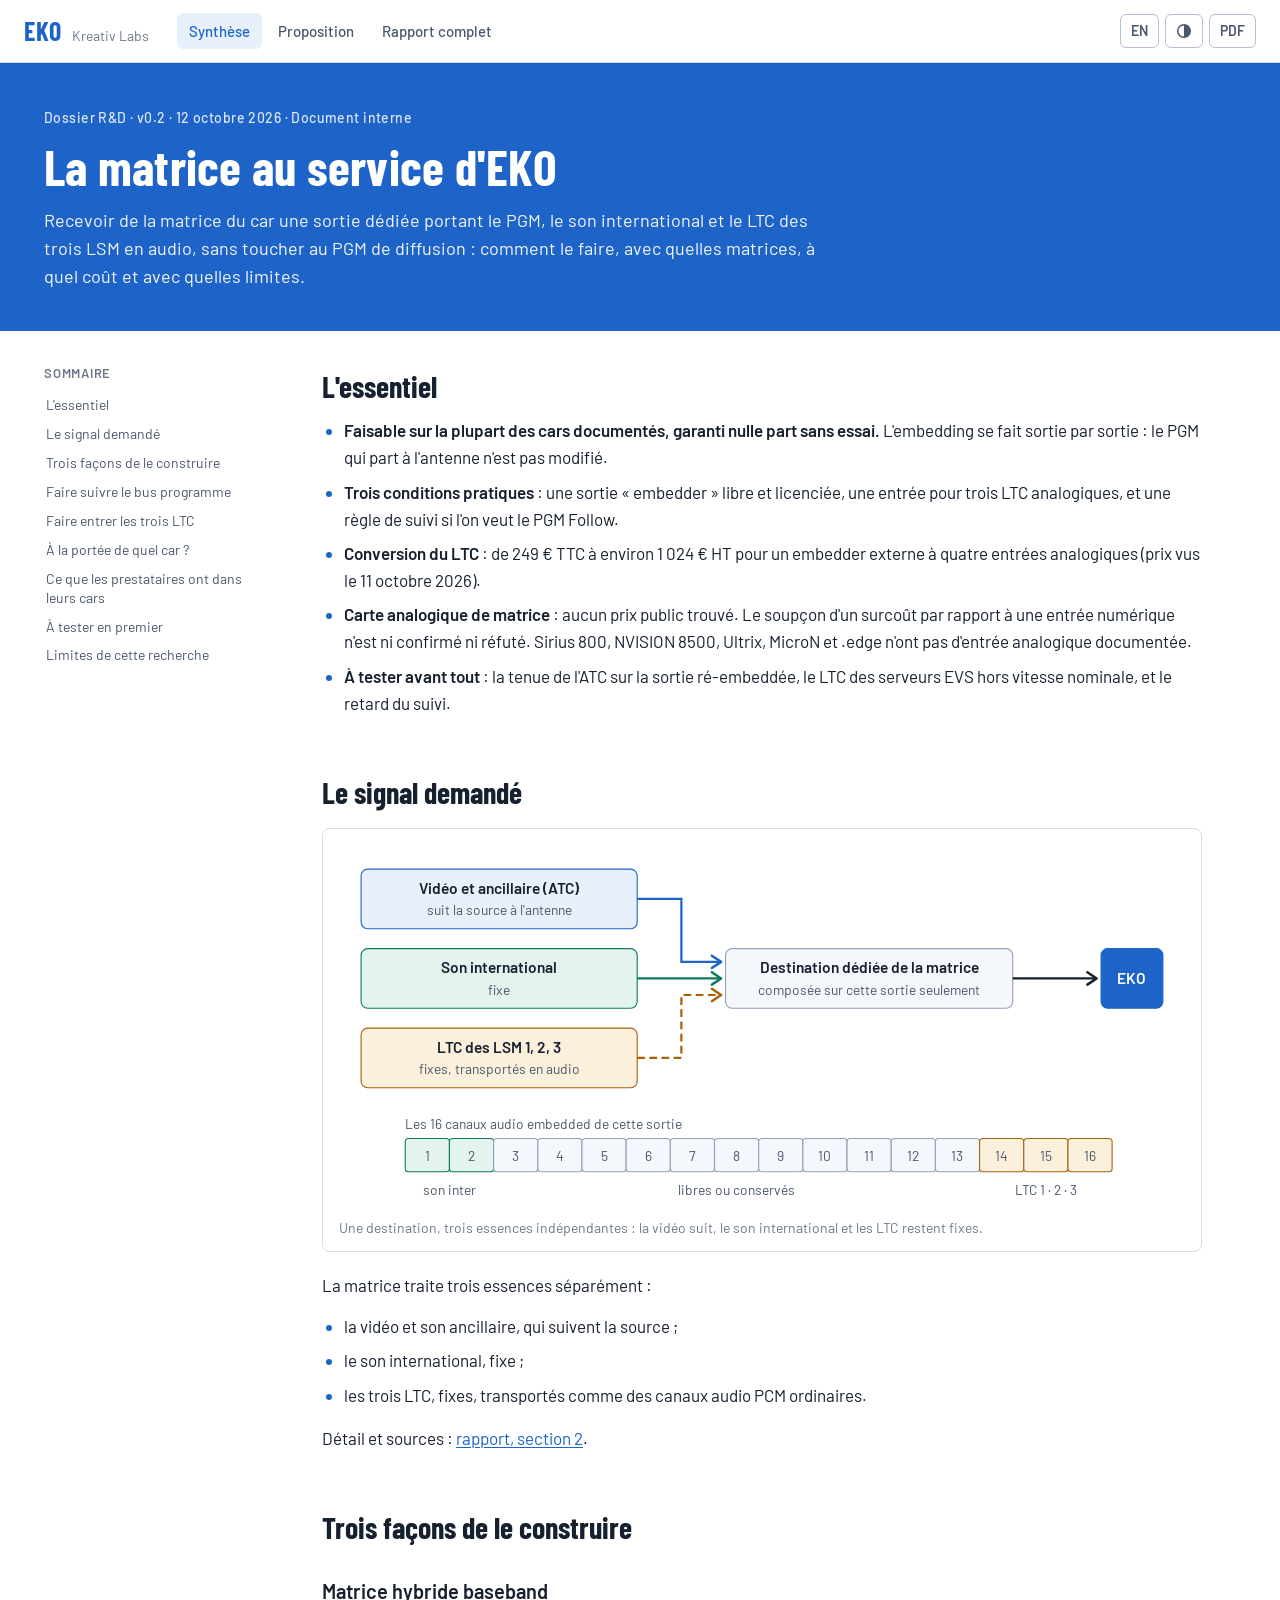
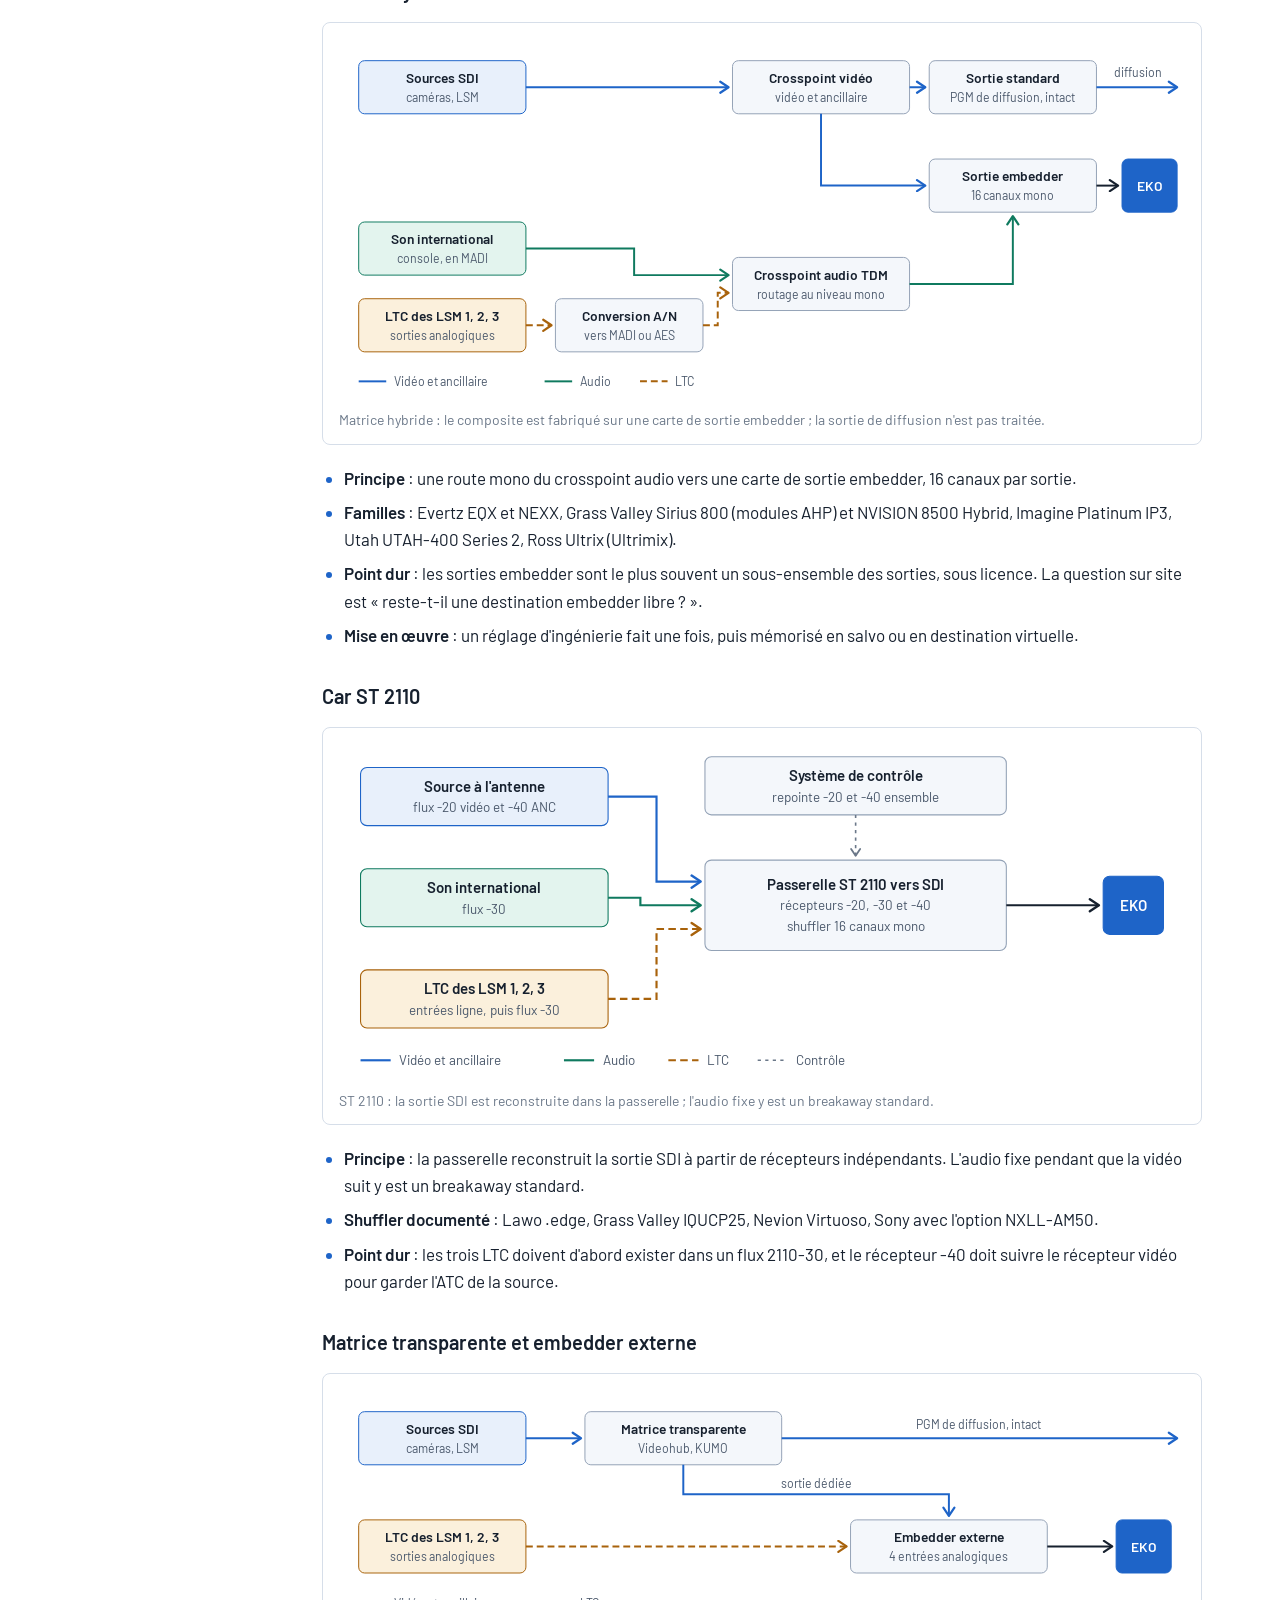
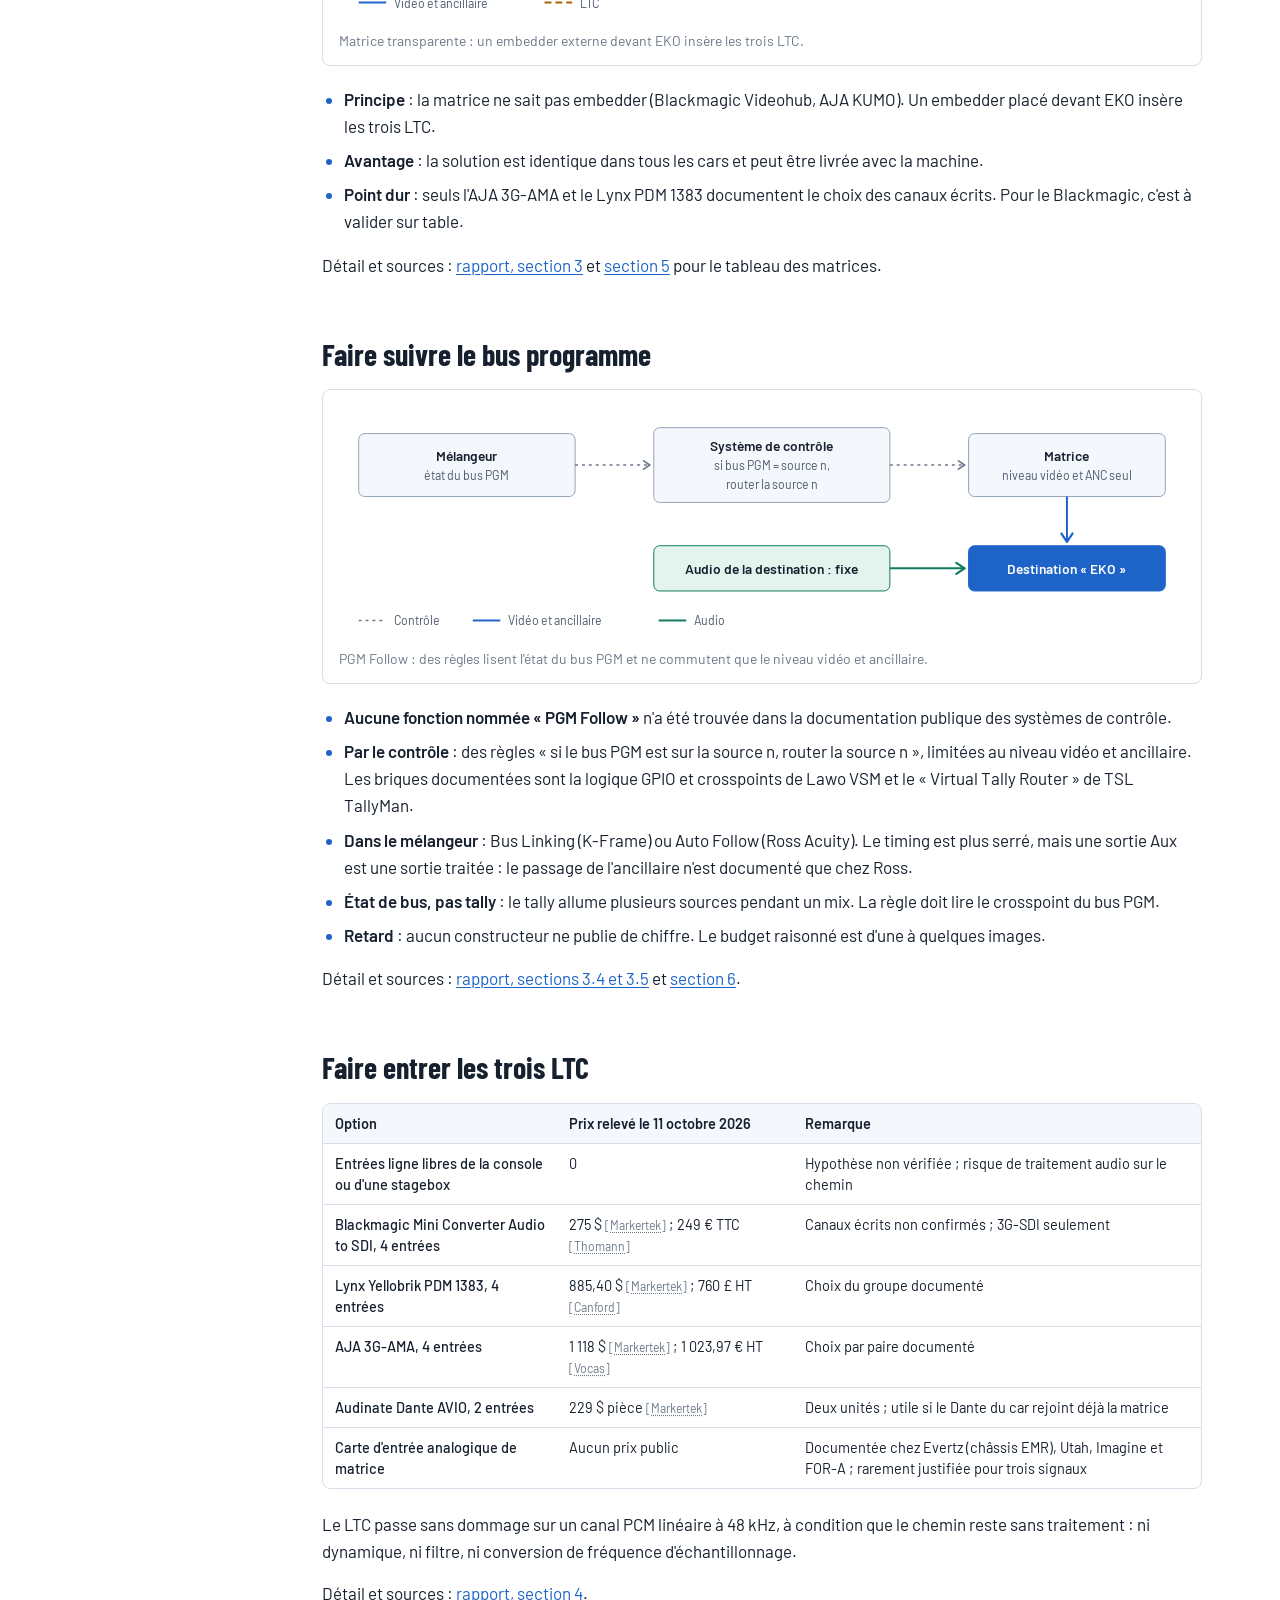
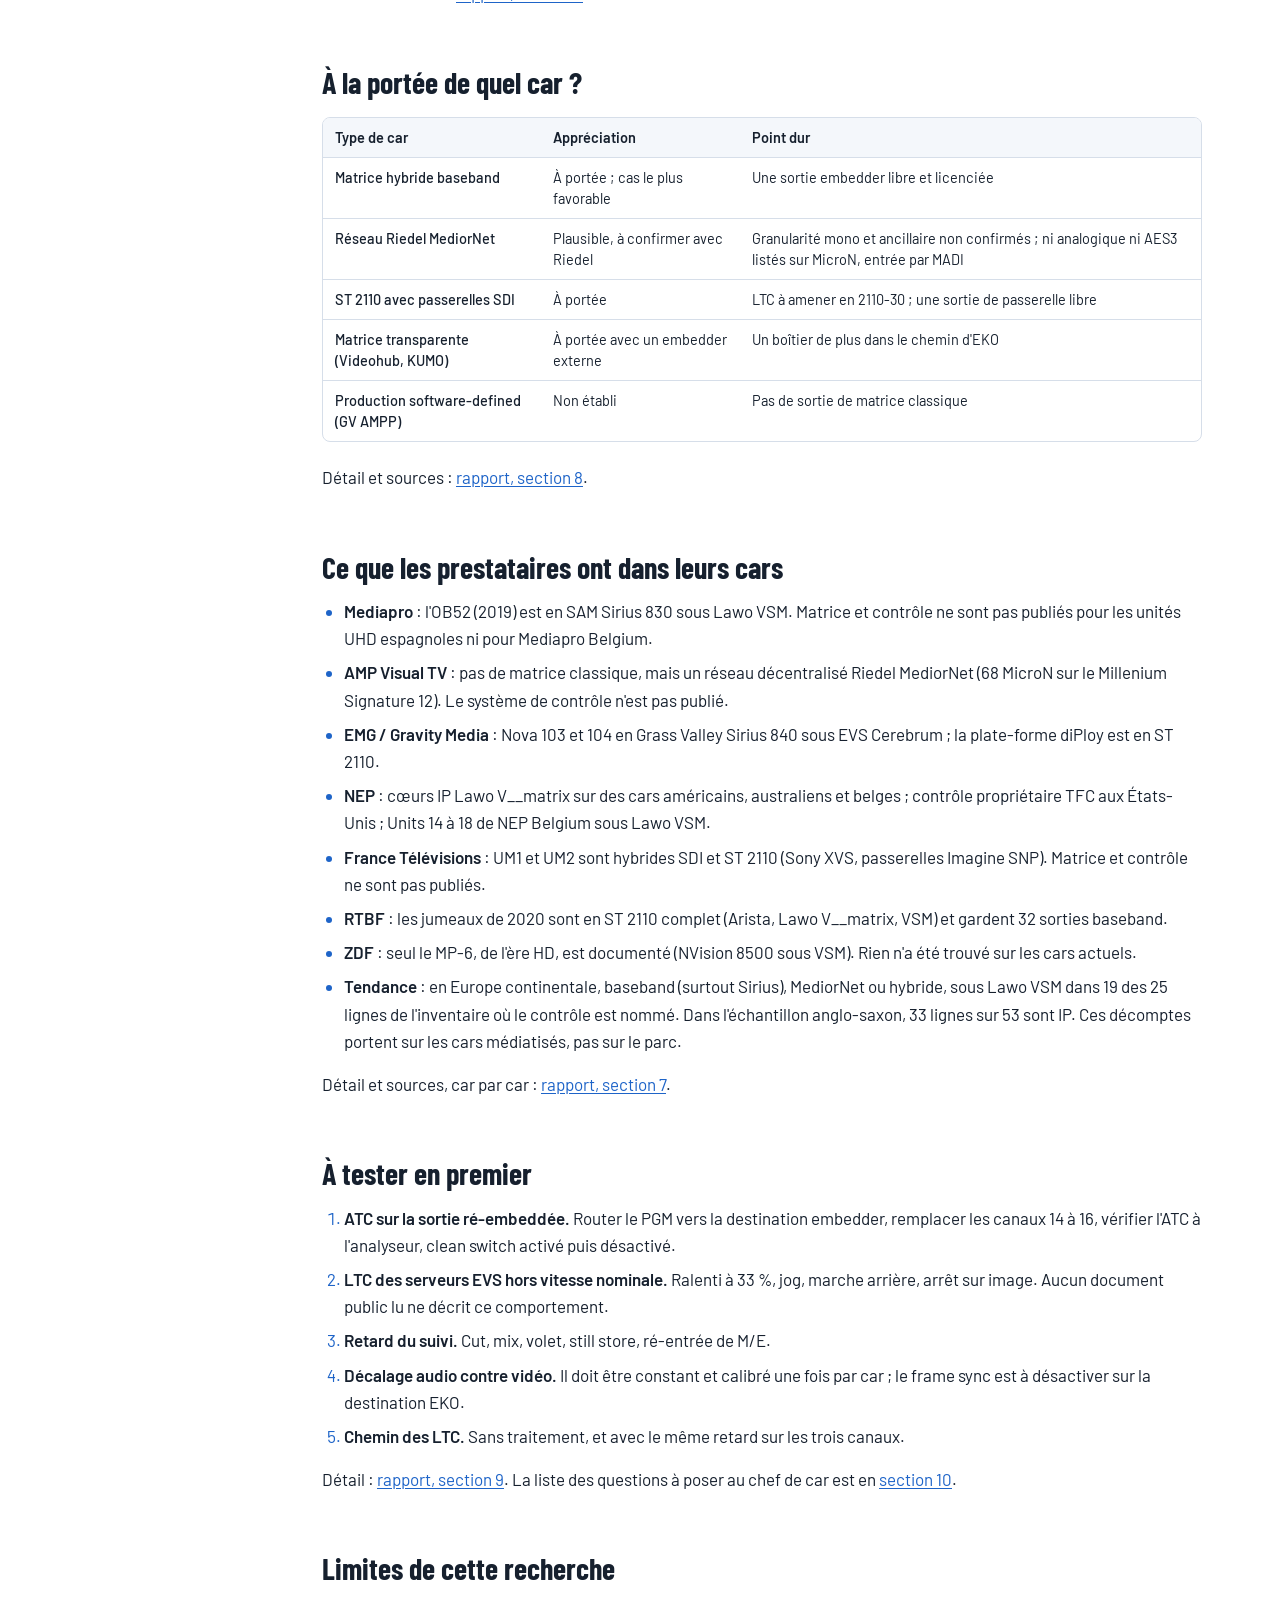
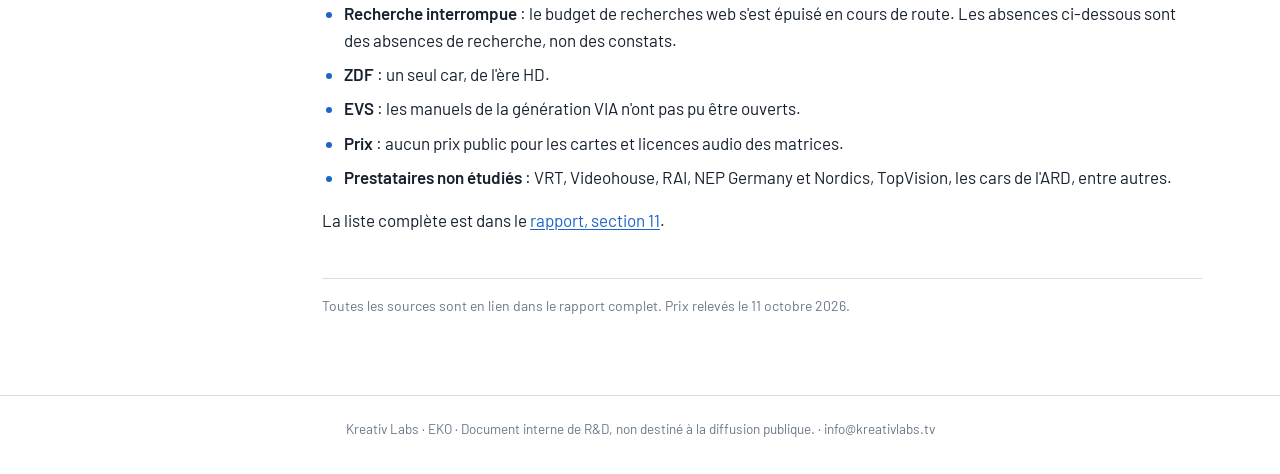
==== commit 71cdbe7c: "Ajouter la proposition d'installation d'EKO en car (v0.2) Nouvelle page Proposition, en français et " ====
--- a/index.html
+++ b/index.html
@@ -16,7 +16,7 @@
 <div class="page summary">
 <header class="top">
   <a class="brand" href="index.html"><span class="brand-eko">EKO</span><span class="brand-sub">Kreativ Labs</span></a>
-  <nav class="pages"><a href="index.html" aria-current="page">Synthèse</a><a href="rapport.html">Rapport complet</a></nav>
+  <nav class="pages"><a href="index.html" aria-current="page">Synthèse</a><a href="proposition.html">Proposition</a><a href="rapport.html">Rapport complet</a></nav>
   <div class="tools">
     <a class="tool lang" href="en/index.html" hreflang="en" title="English">EN</a>
     <button class="tool" id="theme" type="button" title="Thème clair ou sombre" aria-label="Thème clair ou sombre"><svg aria-hidden="true" width="16" height="16" viewBox="0 0 16 16"><circle cx="8" cy="8" r="6.25" fill="none" stroke="currentColor" stroke-width="1.5"/><path d="M8 1.75a6.25 6.25 0 0 1 0 12.5z" fill="currentColor"/></svg></button>
@@ -25,7 +25,7 @@
 </header>
 <section class="hero">
   <div class="hero-in">
-    <p class="eyebrow">Dossier R&D · v0.1 · 11 octobre 2026 · Document interne</p>
+    <p class="eyebrow">Dossier R&D · v0.2 · 12 octobre 2026 · Document interne</p>
     <h1>La matrice au service d'EKO</h1>
     <p class="lede">Recevoir de la matrice du car une sortie dédiée portant le PGM, le son international et le LTC des trois LSM en audio, sans toucher au PGM de diffusion : comment le faire, avec quelles matrices, à quel coût et avec quelles limites.</p>
   </div>
--- a/assets/style.css
+++ b/assets/style.css
@@ -157,7 +157,8 @@
 .toc a:hover { color: var(--text); }
 .toc a.active { border-left-color: var(--eko); color: var(--link); font-weight: 500; }
 main { min-width: 0; }
-.summary main { max-width: 880px; }
+.summary main, .proposal main { max-width: 880px; }
+.dg .ax { fill: none; stroke: var(--dg-stroke); stroke-width: 1; }
 
 /* Text */
 h2 {
@@ -243,7 +244,7 @@
   .hero-in { padding: 0 0 12pt; }
   .hero a, .hero .cite, .hero .cite a { color: #333; }
   .layout { display: block; padding: 12pt 0 0; max-width: none; }
-  .summary main { max-width: none; }
+  .summary main, .proposal main { max-width: none; }
   h2 { font-size: 16pt; margin-top: 18pt; break-after: avoid; }
   h3 { font-size: 12pt; break-after: avoid; }
   .table-wrap { overflow: visible; border: 0; }
